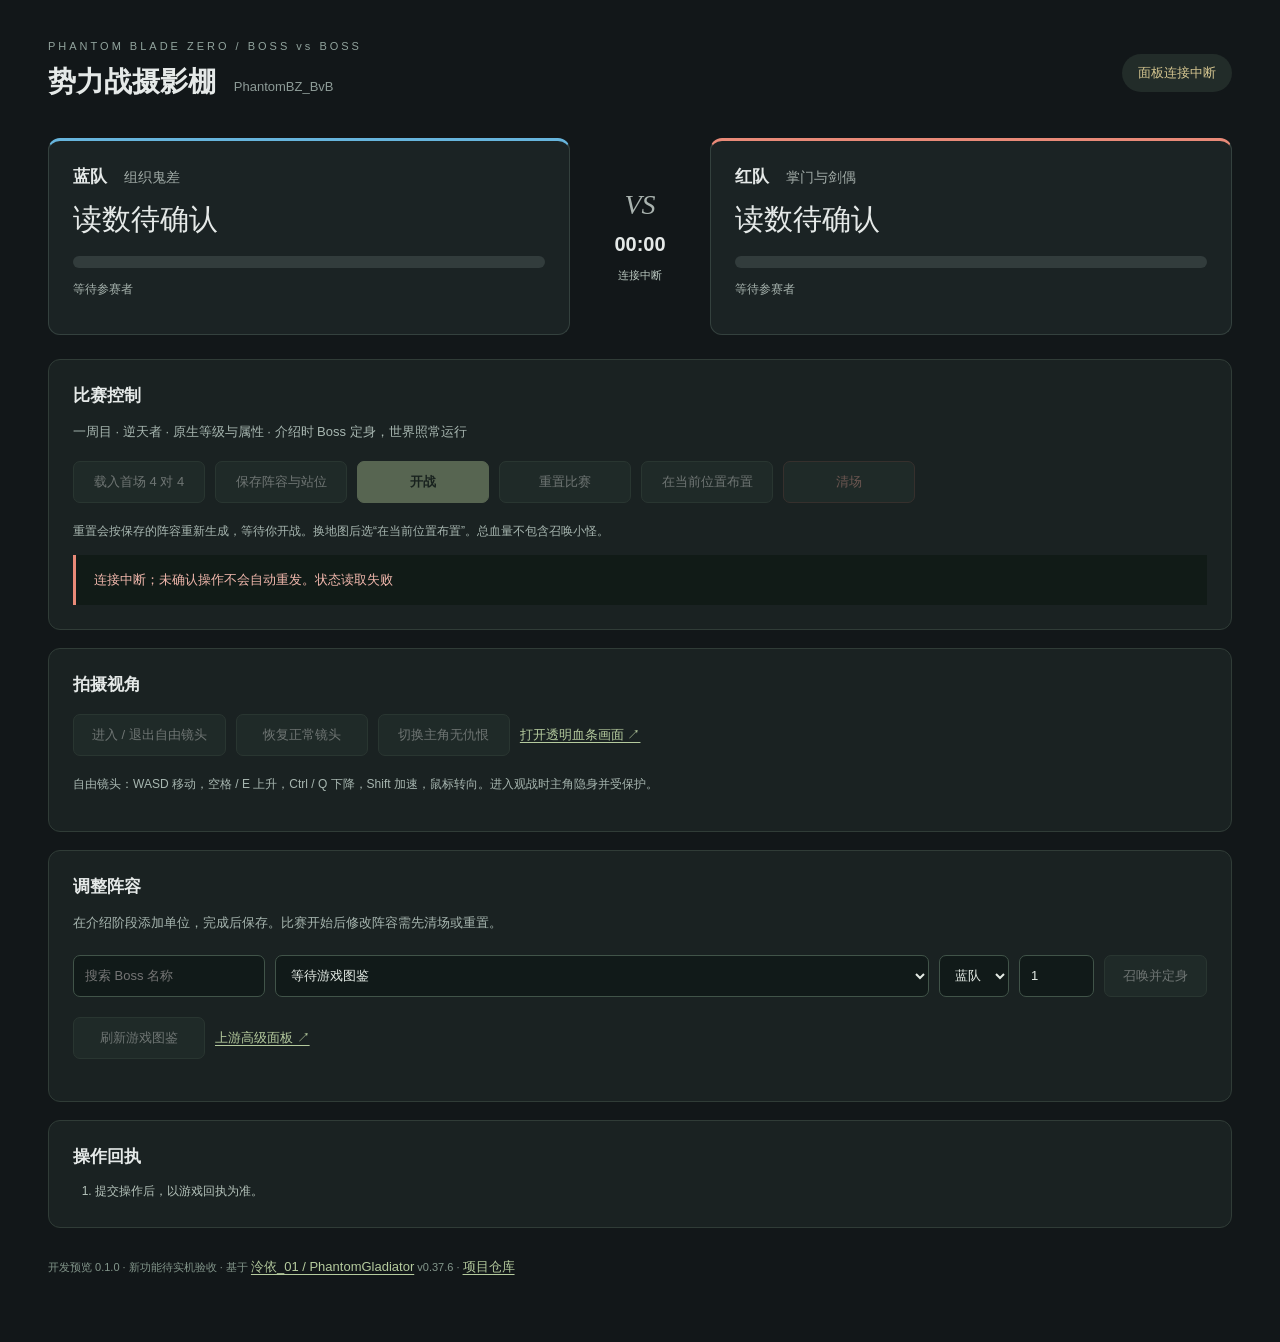
==== panel/static/bvb.html @ 475010c7 "Add BvB filming director, native-rule gates, lineup reset and team HUD" ====
<!doctype html>
<html lang="zh-CN"><head><meta charset="utf-8"><meta name="viewport" content="width=device-width,initial-scale=1"><title>PhantomBZ_BvB · 势力战摄影棚</title><link rel="stylesheet" href="bvb.css"></head>
<body><main>
<header><div><small>PHANTOM BLADE ZERO / BOSS vs BOSS</small><h1>势力战摄影棚 <span>PhantomBZ_BvB</span></h1></div><div id="connection">正在连接…</div></header>
<section class="scores" aria-label="比赛状态">
<article class="blue"><h2>蓝队 <small>组织鬼差</small></h2><div id="blue-value">—</div><progress id="blue-bar" max="1" value="0"></progress><p id="blue-detail">等待参赛者</p></article>
<div class="versus"><b>VS</b><strong id="timer">00:00</strong><span id="phase">未连接</span></div>
<article class="red"><h2>红队 <small>掌门与剑偶</small></h2><div id="red-value">—</div><progress id="red-bar" max="1" value="0"></progress><p id="red-detail">等待参赛者</p></article>
</section>
<section class="card"><h2>比赛控制</h2><p>一周目 · 逆天者 · 原生等级与属性 · 介绍时 Boss 定身，世界照常运行</p>
<div class="actions"><button data-action="bvb_preset">载入首场 4 对 4</button><button data-action="bvb_save">保存阵容与站位</button><button class="primary" data-action="start">开战</button><button data-action="bvb_reset">重置比赛</button><button data-action="bvb_place">在当前位置布置</button><button class="danger" data-action="stop">清场</button></div>
<p class="hint">重置会按保存的阵容重新生成，等待你开战。换地图后选“在当前位置布置”。总血量不包含召唤小怪。</p>
<div id="message" role="status">等待游戏读档与 Mod 心跳。</div></section>
<section class="card"><h2>拍摄视角</h2><div class="actions"><button data-action="toggle_camera">进入 / 退出自由镜头</button><button data-action="exit_camera">恢复正常镜头</button><button data-action="toggle_spectator">切换主角无仇恨</button><a href="bvb.html?overlay=1" target="_blank" rel="noopener">打开透明血条画面 ↗</a></div><p class="hint">自由镜头：WASD 移动，空格 / E 上升，Ctrl / Q 下降，Shift 加速，鼠标转向。进入观战时主角隐身并受保护。</p></section>
<section class="card"><h2>调整阵容</h2><p>在介绍阶段添加单位，完成后保存。比赛开始后修改阵容需先清场或重置。</p><form id="spawn-form"><input id="search" placeholder="搜索 Boss 名称" aria-label="搜索单位"><select id="unit" aria-label="单位"><option value="">等待游戏图鉴</option></select><select id="team" aria-label="队伍"><option value="blue">蓝队</option><option value="red">红队</option></select><input id="count" type="number" min="1" max="16" value="1" aria-label="数量"><button id="spawn-button" type="submit">召唤并定身</button></form><div class="actions"><button data-action="refresh_catalog">刷新游戏图鉴</button><a href="index.html" target="_blank" rel="noopener">上游高级面板 ↗</a></div></section>
<section class="card"><h2>操作回执</h2><ol id="history"><li>提交操作后，以游戏回执为准。</li></ol></section>
<footer>开发预览 0.1.0 · 新功能待实机验收 · 基于 <a href="https://github.com/LingYi-Liang/PhantomGladiator" target="_blank" rel="noopener">泠依_01 / PhantomGladiator</a> v0.37.6 · <a href="https://github.com/Prostream/PhantomBZ_BvB" target="_blank" rel="noopener">项目仓库</a></footer>
</main><script src="bvb.js"></script></body></html>
---- panel/static/bvb.css ----
:root{color-scheme:dark;font-family:"Segoe UI","Microsoft YaHei",sans-serif;background:#121719;color:#e5e9e8}*{box-sizing:border-box}body{margin:0}main{max-width:1240px;margin:auto;padding:36px 28px}header{display:flex;justify-content:space-between;align-items:center;gap:20px;margin-bottom:28px}header small{font-size:11px;letter-spacing:3px;color:#91a39d}h1{font-size:28px;margin:9px 0}h1 span{font-size:13px;color:#8d9b97;margin-left:10px;font-weight:400}h2{font-size:17px;margin:0 0 12px}h2 small{font-weight:400;margin-left:12px;color:#a0aaa6}#connection{font-size:13px;padding:10px 16px;background:#222c29;border-radius:20px;color:#d3c48f}.scores{display:grid;grid-template-columns:1fr 100px 1fr;gap:20px;margin-bottom:24px}.scores article{border:1px solid #34413e;border-radius:12px;padding:24px;background:#1b2324}.scores article.blue{border-top:3px solid #67b5dd}.scores article.red{border-top:3px solid #e98a78}.scores article>div{font-size:29px;font-variant-numeric:tabular-nums}.scores p{font-size:12px;color:#a6b2ad}progress{width:100%;height:12px;margin-top:16px;border:0;border-radius:6px;overflow:hidden}progress::-webkit-progress-bar{background:#323c3c}progress::-webkit-progress-value{background:#67b5dd}.red progress::-webkit-progress-value{background:#e98a78}.versus{display:flex;flex-direction:column;align-items:center;justify-content:center;gap:12px}.versus b{font:italic 28px Georgia,serif;color:#a9b3af}.versus strong{font-size:20px;font-variant-numeric:tabular-nums}.versus span{font-size:12px;color:#bac8c0}.card{background:#1a2222;border:1px solid #303c37;border-radius:12px;padding:24px;margin-bottom:18px}.card p{font-size:13px;color:#a7b6b0;line-height:1.8}.actions{display:flex;flex-wrap:wrap;align-items:center;gap:10px;margin:18px 0}button,a{transition:background .15s}button{background:#283631;color:#ebf0ec;border:1px solid #415449;padding:11px 18px;border-radius:7px;cursor:pointer;font:inherit;font-size:13px}button:hover{background:#354a3d}button.primary{background:#b4ca98;color:#172219;border-color:#b4ca98;font-weight:700}button.danger{color:#e5a497;border-color:#62463f}button:disabled{opacity:.4;cursor:default}a{color:#b5cb9e;font-size:13px;text-underline-offset:3px}.hint{font-size:12px!important}#message{padding:14px 18px;background:#111b17;border-left:3px solid #b4ca98;font-size:13px;line-height:1.7;white-space:pre-wrap}#message.error{border-color:#e98a78;color:#f0b7ac}form{display:flex;gap:10px;flex-wrap:wrap;margin:20px 0}input,select{background:#111a19;color:#e3eae4;border:1px solid #415449;padding:11px;border-radius:7px;font:inherit;font-size:13px}#unit{flex:1;min-width:240px}#count{width:75px}#history{padding-left:22px;margin-bottom:0;font-size:12px;color:#b4c2ba;line-height:1.9}footer{font-size:11px;color:#83968b;margin:26px 0;line-height:2}body.overlay{background:transparent}.overlay main{max-width:none;padding:24px}.overlay header,.overlay .card,.overlay footer{display:none}.overlay .scores{margin:0}.overlay .scores article{background:rgba(12,20,22,.82)}.overlay .versus{color:white;text-shadow:0 2px 3px black}@media(max-width:700px){main{padding:20px 12px}header{display:block}h1 span{display:block;margin:7px 0}#connection{display:inline-block}.scores{grid-template-columns:1fr 54px 1fr;gap:8px}.scores article{padding:15px 10px}.scores article>div{font-size:18px}h2 small{display:block;margin:5px 0}.card{padding:18px}.actions button{flex:1}}

.actions button{min-width:132px}.versus span{text-align:center;font-size:11px}.overlay .versus span{white-space:normal}
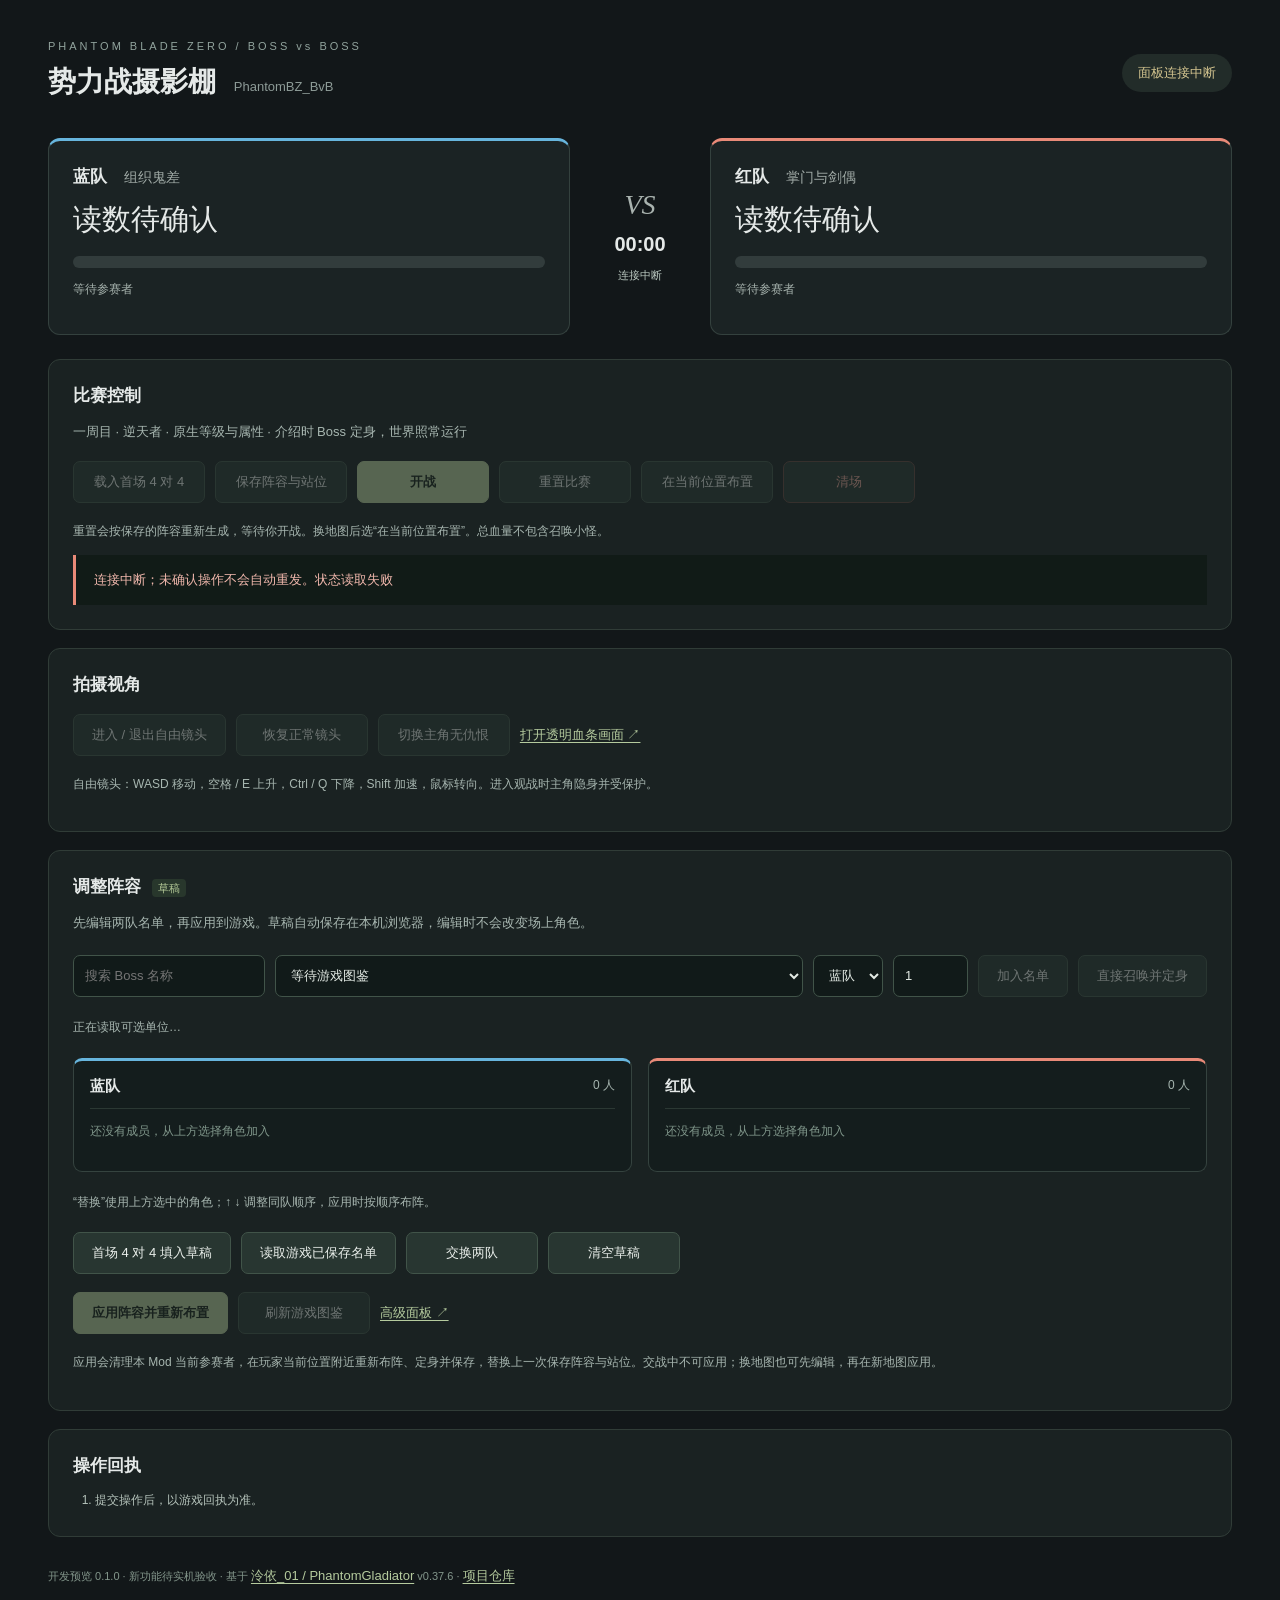
==== commit c323025e: "Add editable team rosters and validated lineup deployment" ====
--- a/panel/static/bvb.html
+++ b/panel/static/bvb.html
@@ -12,7 +12,14 @@
 <p class="hint">重置会按保存的阵容重新生成，等待你开战。换地图后选“在当前位置布置”。总血量不包含召唤小怪。</p>
 <div id="message" role="status">等待游戏读档与 Mod 心跳。</div></section>
 <section class="card"><h2>拍摄视角</h2><div class="actions"><button data-action="toggle_camera">进入 / 退出自由镜头</button><button data-action="exit_camera">恢复正常镜头</button><button data-action="toggle_spectator">切换主角无仇恨</button><a href="bvb.html?overlay=1" target="_blank" rel="noopener">打开透明血条画面 ↗</a></div><p class="hint">自由镜头：WASD 移动，空格 / E 上升，Ctrl / Q 下降，Shift 加速，鼠标转向。进入观战时主角隐身并受保护。</p></section>
-<section class="card"><h2>调整阵容</h2><p>在介绍阶段添加单位，完成后保存。比赛开始后修改阵容需先清场或重置。</p><form id="spawn-form"><input id="search" placeholder="搜索 Boss 名称" aria-label="搜索单位"><select id="unit" aria-label="单位"><option value="">等待游戏图鉴</option></select><select id="team" aria-label="队伍"><option value="blue">蓝队</option><option value="red">红队</option></select><input id="count" type="number" min="1" max="16" value="1" aria-label="数量"><button id="spawn-button" type="submit">召唤并定身</button></form><div class="actions"><button data-action="refresh_catalog">刷新游戏图鉴</button><a href="index.html" target="_blank" rel="noopener">上游高级面板 ↗</a></div></section>
+<section class="card" id="lineup-editor"><h2>调整阵容 <small>草稿</small></h2><p>先编辑两队名单，再应用到游戏。草稿自动保存在本机浏览器，编辑时不会改变场上角色。</p>
+<form id="spawn-form"><input id="search" placeholder="搜索 Boss 名称" aria-label="搜索单位"><select id="unit" aria-label="单位"><option value="">等待游戏图鉴</option></select><select id="team" aria-label="队伍"><option value="blue">蓝队</option><option value="red">红队</option></select><input id="count" type="number" min="1" max="16" value="1" aria-label="数量"><button id="add-lineup" type="submit">加入名单</button><button id="spawn-button" type="button">直接召唤并定身</button></form>
+<p id="catalog-note" class="hint">正在读取可选单位…</p>
+<div class="lineup-grid"><article class="lineup-team blue"><h3>蓝队 <span id="draft-blue-count">0 人</span></h3><ol id="draft-blue"></ol></article><article class="lineup-team red"><h3>红队 <span id="draft-red-count">0 人</span></h3><ol id="draft-red"></ol></article></div>
+<p class="hint">“替换”使用上方选中的角色；↑ ↓ 调整同队顺序，应用时按顺序布阵。</p>
+<div class="actions"><button id="draft-preset">首场 4 对 4 填入草稿</button><button id="draft-import">读取游戏已保存名单</button><button id="draft-swap">交换两队</button><button id="draft-clear">清空草稿</button></div>
+<div class="actions"><button class="primary" id="apply-lineup">应用阵容并重新布置</button><button data-action="refresh_catalog">刷新游戏图鉴</button><a href="index.html" target="_blank" rel="noopener">高级面板 ↗</a></div>
+<p class="hint">应用会清理本 Mod 当前参赛者，在玩家当前位置附近重新布阵、定身并保存，替换上一次保存阵容与站位。交战中不可应用；换地图也可先编辑，再在新地图应用。</p><p id="draft-note" role="status"></p></section>
 <section class="card"><h2>操作回执</h2><ol id="history"><li>提交操作后，以游戏回执为准。</li></ol></section>
 <footer>开发预览 0.1.0 · 新功能待实机验收 · 基于 <a href="https://github.com/LingYi-Liang/PhantomGladiator" target="_blank" rel="noopener">泠依_01 / PhantomGladiator</a> v0.37.6 · <a href="https://github.com/Prostream/PhantomBZ_BvB" target="_blank" rel="noopener">项目仓库</a></footer>
-</main><script src="bvb.js"></script></body></html>
+</main><script src="bvb-roster.js"></script><script src="bvb-editor.js"></script><script src="bvb.js"></script></body></html>
--- a/panel/static/bvb.css
+++ b/panel/static/bvb.css
@@ -1,3 +1,4 @@
 :root{color-scheme:dark;font-family:"Segoe UI","Microsoft YaHei",sans-serif;background:#121719;color:#e5e9e8}*{box-sizing:border-box}body{margin:0}main{max-width:1240px;margin:auto;padding:36px 28px}header{display:flex;justify-content:space-between;align-items:center;gap:20px;margin-bottom:28px}header small{font-size:11px;letter-spacing:3px;color:#91a39d}h1{font-size:28px;margin:9px 0}h1 span{font-size:13px;color:#8d9b97;margin-left:10px;font-weight:400}h2{font-size:17px;margin:0 0 12px}h2 small{font-weight:400;margin-left:12px;color:#a0aaa6}#connection{font-size:13px;padding:10px 16px;background:#222c29;border-radius:20px;color:#d3c48f}.scores{display:grid;grid-template-columns:1fr 100px 1fr;gap:20px;margin-bottom:24px}.scores article{border:1px solid #34413e;border-radius:12px;padding:24px;background:#1b2324}.scores article.blue{border-top:3px solid #67b5dd}.scores article.red{border-top:3px solid #e98a78}.scores article>div{font-size:29px;font-variant-numeric:tabular-nums}.scores p{font-size:12px;color:#a6b2ad}progress{width:100%;height:12px;margin-top:16px;border:0;border-radius:6px;overflow:hidden}progress::-webkit-progress-bar{background:#323c3c}progress::-webkit-progress-value{background:#67b5dd}.red progress::-webkit-progress-value{background:#e98a78}.versus{display:flex;flex-direction:column;align-items:center;justify-content:center;gap:12px}.versus b{font:italic 28px Georgia,serif;color:#a9b3af}.versus strong{font-size:20px;font-variant-numeric:tabular-nums}.versus span{font-size:12px;color:#bac8c0}.card{background:#1a2222;border:1px solid #303c37;border-radius:12px;padding:24px;margin-bottom:18px}.card p{font-size:13px;color:#a7b6b0;line-height:1.8}.actions{display:flex;flex-wrap:wrap;align-items:center;gap:10px;margin:18px 0}button,a{transition:background .15s}button{background:#283631;color:#ebf0ec;border:1px solid #415449;padding:11px 18px;border-radius:7px;cursor:pointer;font:inherit;font-size:13px}button:hover{background:#354a3d}button.primary{background:#b4ca98;color:#172219;border-color:#b4ca98;font-weight:700}button.danger{color:#e5a497;border-color:#62463f}button:disabled{opacity:.4;cursor:default}a{color:#b5cb9e;font-size:13px;text-underline-offset:3px}.hint{font-size:12px!important}#message{padding:14px 18px;background:#111b17;border-left:3px solid #b4ca98;font-size:13px;line-height:1.7;white-space:pre-wrap}#message.error{border-color:#e98a78;color:#f0b7ac}form{display:flex;gap:10px;flex-wrap:wrap;margin:20px 0}input,select{background:#111a19;color:#e3eae4;border:1px solid #415449;padding:11px;border-radius:7px;font:inherit;font-size:13px}#unit{flex:1;min-width:240px}#count{width:75px}#history{padding-left:22px;margin-bottom:0;font-size:12px;color:#b4c2ba;line-height:1.9}footer{font-size:11px;color:#83968b;margin:26px 0;line-height:2}body.overlay{background:transparent}.overlay main{max-width:none;padding:24px}.overlay header,.overlay .card,.overlay footer{display:none}.overlay .scores{margin:0}.overlay .scores article{background:rgba(12,20,22,.82)}.overlay .versus{color:white;text-shadow:0 2px 3px black}@media(max-width:700px){main{padding:20px 12px}header{display:block}h1 span{display:block;margin:7px 0}#connection{display:inline-block}.scores{grid-template-columns:1fr 54px 1fr;gap:8px}.scores article{padding:15px 10px}.scores article>div{font-size:18px}h2 small{display:block;margin:5px 0}.card{padding:18px}.actions button{flex:1}}
 
 .actions button{min-width:132px}.versus span{text-align:center;font-size:11px}.overlay .versus span{white-space:normal}
+.lineup-grid{display:grid;grid-template-columns:1fr 1fr;gap:16px;margin:20px 0}.lineup-team{min-width:0;background:#141d1d;border:1px solid #35433f;border-radius:9px;padding:16px}.lineup-team.blue{border-top:3px solid #67b5dd}.lineup-team.red{border-top:3px solid #e98a78}.lineup-team h3{margin:0;font-size:15px}.lineup-team h3 span{float:right;font-size:12px;color:#a7b6b0;font-weight:400}.lineup-team ol{list-style:none;padding:0;margin:12px 0 0}.lineup-team li{padding:12px 0;border-top:1px solid #2b3833}.lineup-team strong{display:block;font-size:14px;overflow-wrap:anywhere;font-weight:500}.lineup-team strong small{display:block;font-size:11px;color:#d3b78f;margin-top:5px}.roster-buttons{display:flex;flex-wrap:wrap;gap:6px;margin-top:10px}.roster-buttons button{padding:6px 9px;font-size:12px}.empty-lineup{color:#80978b;font-size:12px;line-height:1.8}.card h2>small{font-size:11px;color:#b4ca98;background:#28372c;border-radius:4px;padding:3px 6px;margin-left:6px}#draft-note{color:#b4ca98}#draft-note.error{color:#e98a78}@media(max-width:760px){.lineup-grid{grid-template-columns:1fr}#spawn-form #search{width:100%}#spawn-form #unit{min-width:0;width:100%;flex-basis:100%}}
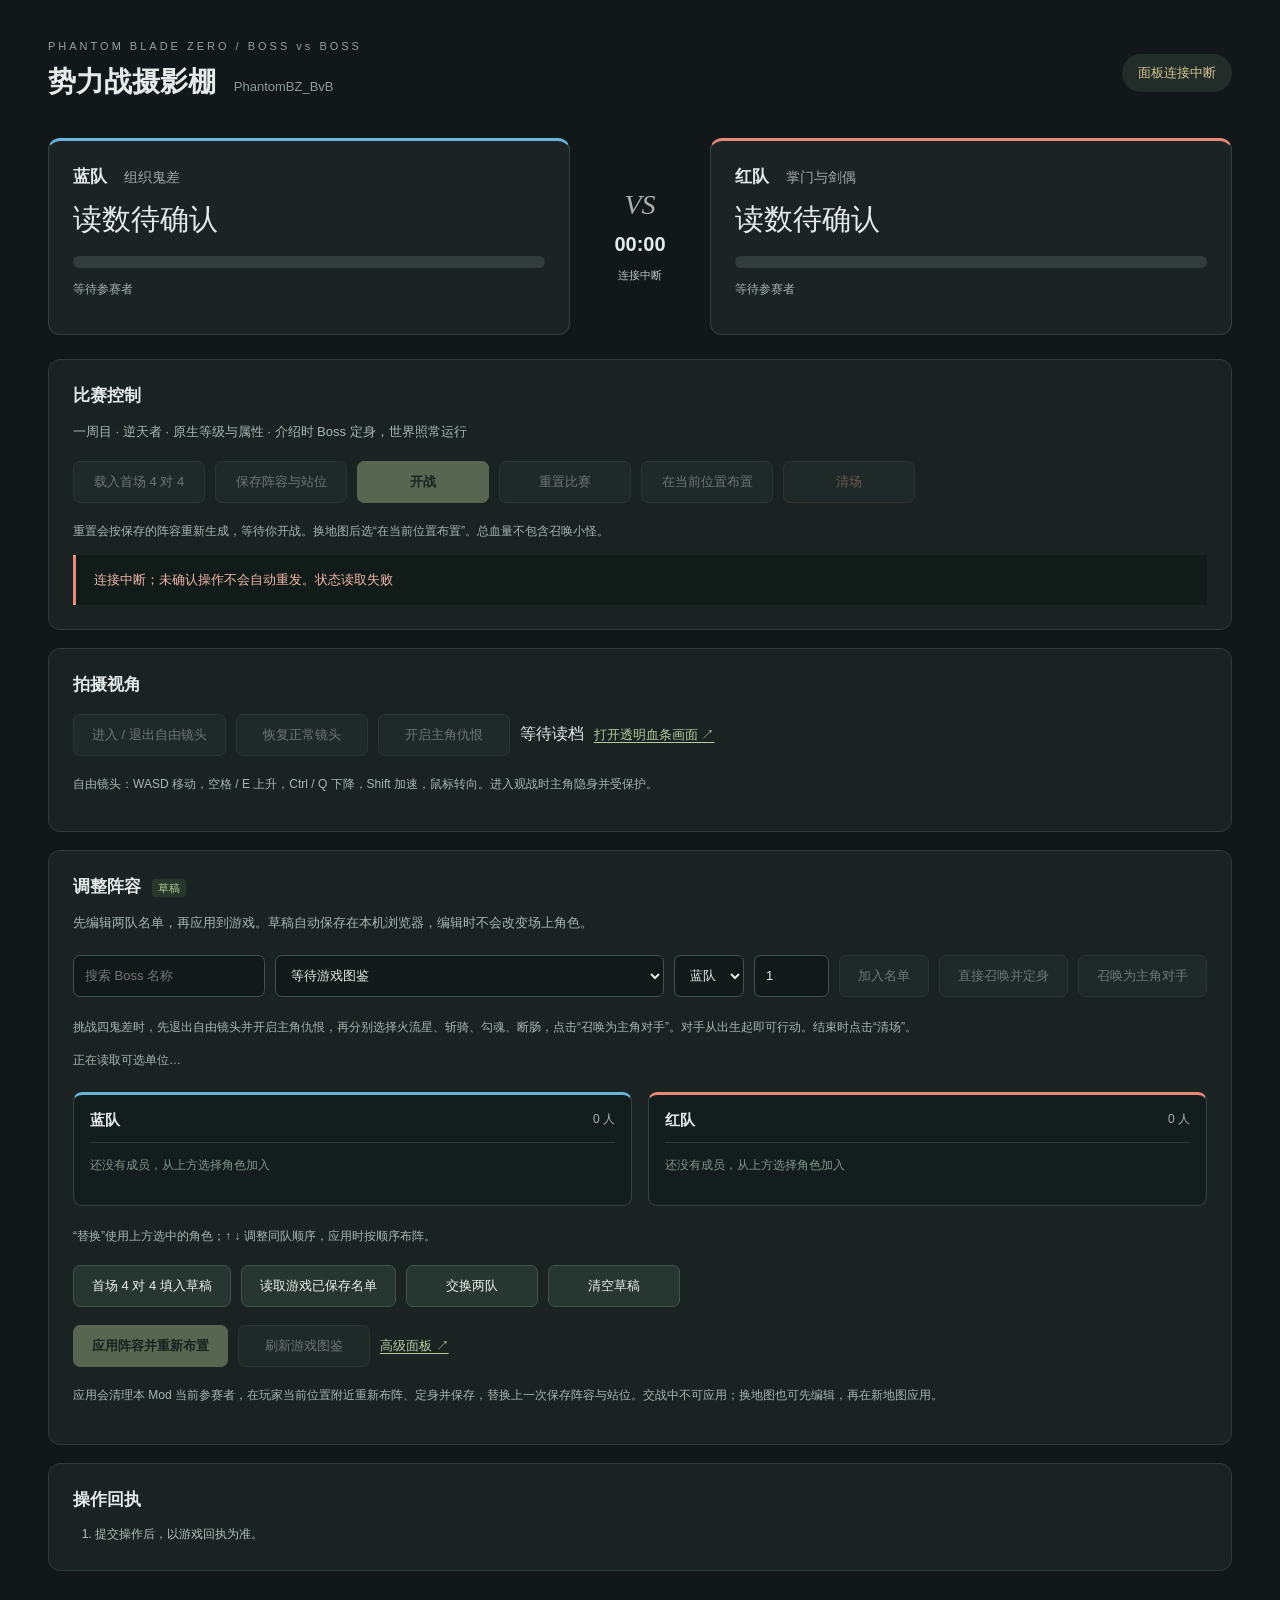
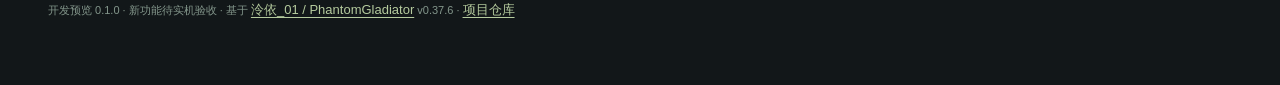
==== commit 81e54455: "Allow player aggro and direct solo opponent summons" ====
--- a/panel/static/bvb.html
+++ b/panel/static/bvb.html
@@ -11,9 +11,9 @@
 <div class="actions"><button data-action="bvb_preset">载入首场 4 对 4</button><button data-action="bvb_save">保存阵容与站位</button><button class="primary" data-action="start">开战</button><button data-action="bvb_reset">重置比赛</button><button data-action="bvb_place">在当前位置布置</button><button class="danger" data-action="stop">清场</button></div>
 <p class="hint">重置会按保存的阵容重新生成，等待你开战。换地图后选“在当前位置布置”。总血量不包含召唤小怪。</p>
 <div id="message" role="status">等待游戏读档与 Mod 心跳。</div></section>
-<section class="card"><h2>拍摄视角</h2><div class="actions"><button data-action="toggle_camera">进入 / 退出自由镜头</button><button data-action="exit_camera">恢复正常镜头</button><button data-action="toggle_spectator">切换主角无仇恨</button><a href="bvb.html?overlay=1" target="_blank" rel="noopener">打开透明血条画面 ↗</a></div><p class="hint">自由镜头：WASD 移动，空格 / E 上升，Ctrl / Q 下降，Shift 加速，鼠标转向。进入观战时主角隐身并受保护。</p></section>
+<section class="card"><h2>拍摄视角</h2><div class="actions"><button data-action="toggle_camera">进入 / 退出自由镜头</button><button data-action="exit_camera">恢复正常镜头</button><button id="player-aggro" type="button" disabled>开启主角仇恨</button><span id="aggro-status" role="status">等待读档</span><a href="bvb.html?overlay=1" target="_blank" rel="noopener">打开透明血条画面 ↗</a></div><p class="hint">自由镜头：WASD 移动，空格 / E 上升，Ctrl / Q 下降，Shift 加速，鼠标转向。进入观战时主角隐身并受保护。</p></section>
 <section class="card" id="lineup-editor"><h2>调整阵容 <small>草稿</small></h2><p>先编辑两队名单，再应用到游戏。草稿自动保存在本机浏览器，编辑时不会改变场上角色。</p>
-<form id="spawn-form"><input id="search" placeholder="搜索 Boss 名称" aria-label="搜索单位"><select id="unit" aria-label="单位"><option value="">等待游戏图鉴</option></select><select id="team" aria-label="队伍"><option value="blue">蓝队</option><option value="red">红队</option></select><input id="count" type="number" min="1" max="16" value="1" aria-label="数量"><button id="add-lineup" type="submit">加入名单</button><button id="spawn-button" type="button">直接召唤并定身</button></form>
+<form id="spawn-form"><input id="search" placeholder="搜索 Boss 名称" aria-label="搜索单位"><select id="unit" aria-label="单位"><option value="">等待游戏图鉴</option></select><select id="team" aria-label="队伍"><option value="blue">蓝队</option><option value="red">红队</option></select><input id="count" type="number" min="1" max="16" value="1" aria-label="数量"><button id="add-lineup" type="submit">加入名单</button><button id="spawn-button" type="button">直接召唤并定身</button><button id="player-opponent" type="button" disabled>召唤为主角对手</button></form><p class="hint">挑战四鬼差时，先退出自由镜头并开启主角仇恨，再分别选择火流星、斩骑、勾魂、断肠，点击“召唤为主角对手”。对手从出生起即可行动。结束时点击“清场”。</p>
 <p id="catalog-note" class="hint">正在读取可选单位…</p>
 <div class="lineup-grid"><article class="lineup-team blue"><h3>蓝队 <span id="draft-blue-count">0 人</span></h3><ol id="draft-blue"></ol></article><article class="lineup-team red"><h3>红队 <span id="draft-red-count">0 人</span></h3><ol id="draft-red"></ol></article></div>
 <p class="hint">“替换”使用上方选中的角色；↑ ↓ 调整同队顺序，应用时按顺序布阵。</p>
